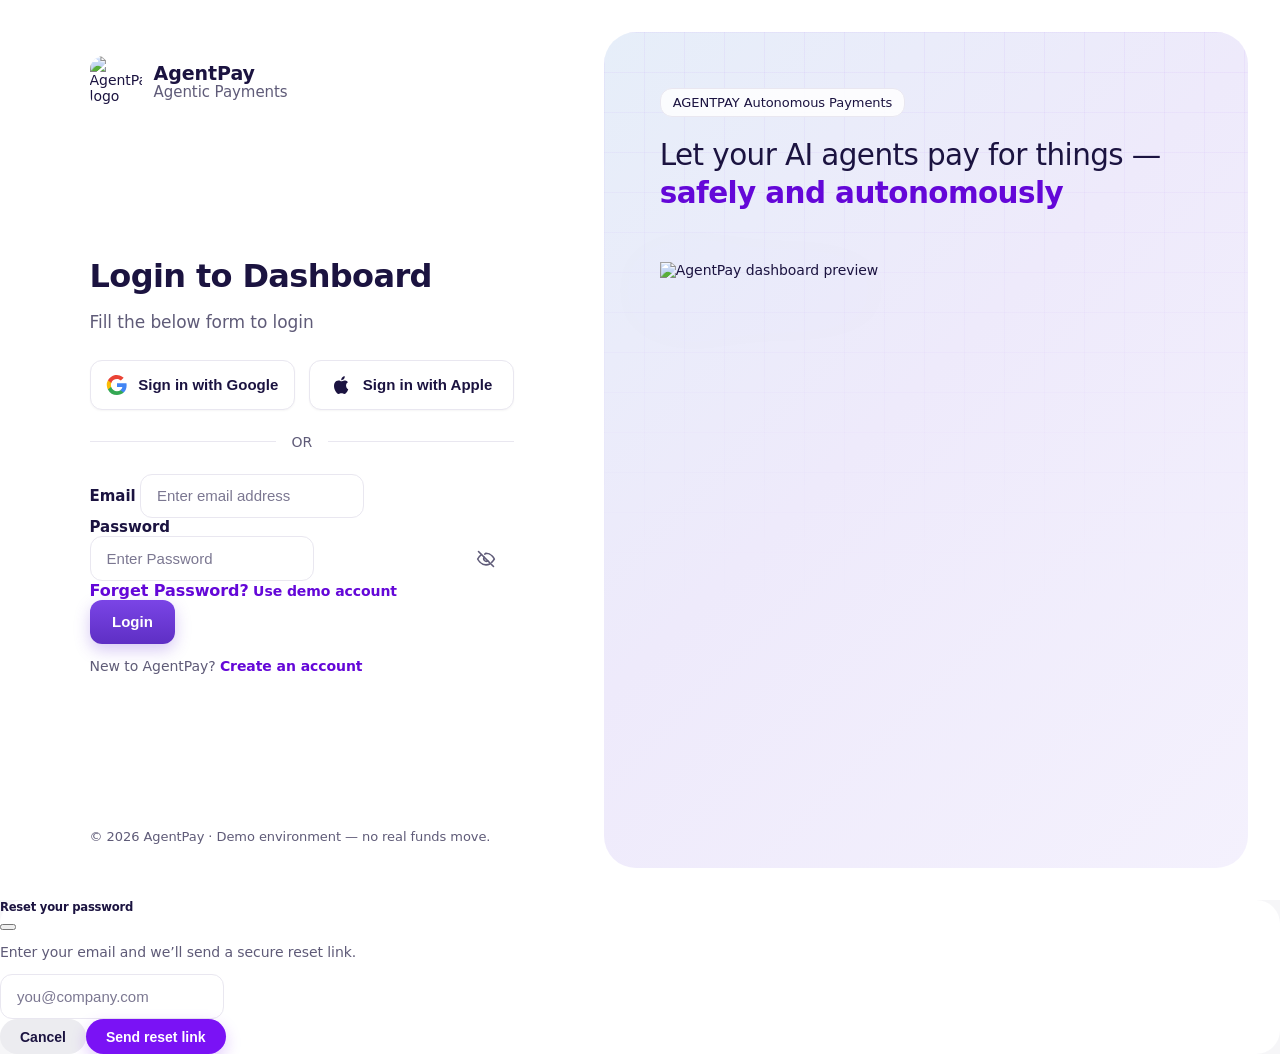
==== login.html @ c6b1548d "Add files via upload" ====
<!DOCTYPE html>
<html lang="en">
<head>
  <meta charset="utf-8">
  <meta name="viewport" content="width=device-width, initial-scale=1">
  <title>Login · AgentPay</title>
  <link rel="icon" href="assets/img/favicon.png">
  <link rel="stylesheet" href="assets/vendor/bootstrap.min.css">
  <link rel="stylesheet" href="css/style.css?v=20261031">
</head>
<body>
<div class="auth">
  <section class="auth-left">
    <div class="auth-brand">
      <img src="assets/img/logo.png" alt="AgentPay logo">
      <div><b>AgentPay</b><span>Agentic Payments</span></div>
    </div>

    <div class="auth-form">
      <h1>Login to Dashboard</h1>
      <p class="sub">Fill the below form to login</p>

      <div class="sso">
        <button type="button" data-sso="Google"><i data-i="google" data-s="22"></i>Sign in with Google</button>
        <button type="button" data-sso="Apple"><i data-i="apple" data-s="22"></i>Sign in with Apple</button>
      </div>
      <div class="or">OR</div>

      <form id="loginForm" novalidate>
        <div class="mb-3">
          <label class="form-label" for="email">Email</label>
          <input class="form-control" id="email" type="email" placeholder="Enter email address" autocomplete="username">
        </div>
        <div class="mb-2">
          <label class="form-label" for="password">Password</label>
          <div class="input-wrap">
            <input class="form-control" id="password" type="password" placeholder="Enter Password" autocomplete="current-password">
            <button type="button" class="reveal" aria-label="Show password"><i data-i="eye-off" data-s="20"></i></button>
          </div>
        </div>
        <div class="d-flex justify-content-between align-items-center my-3">
          <a href="#" data-bs-toggle="modal" data-bs-target="#forgotModal" class="ps-2" style="font-size:16px">Forget Password?</a>
          <a href="#" id="demoFill" class="small">Use demo account</a>
        </div>
        <button class="btn btn-grad btn-lg w-100" id="loginBtn" type="submit" style="border-radius:12px">Login</button>
      </form>
      <p class="mt-4 text-center muted">New to AgentPay? <a href="signup.html">Create an account</a></p>
    </div>
    <div class="auth-foot">© 2026 AgentPay · Demo environment — no real funds move.</div>
  </section>

  <section class="auth-right">
    <div class="copy">
      <span class="tag-pill">AGENTPAY Autonomous Payments</span>
      <h2>Let your AI agents pay for things — <em>safely and autonomously</em></h2>
    </div>
    <img class="hero" src="assets/img/login-hero.png" alt="AgentPay dashboard preview">
  </section>
</div>

<!-- Forgot password -->
<div class="modal fade" id="forgotModal" tabindex="-1"><div class="modal-dialog modal-dialog-centered"><div class="modal-content p-2">
  <div class="modal-header"><h5 class="modal-title fw-800">Reset your password</h5><button class="btn-close" data-bs-dismiss="modal"></button></div>
  <div class="modal-body"><p class="muted">Enter your email and we’ll send a secure reset link.</p>
    <input class="form-control" id="forgotEmail" type="email" placeholder="you@company.com"></div>
  <div class="modal-footer"><button class="btn btn-soft" data-bs-dismiss="modal">Cancel</button><button class="btn btn-brand" id="forgotSend">Send reset link</button></div>
</div></div></div>

<script src="assets/vendor/bootstrap.bundle.min.js"></script>
<script src="js/icons.js?v=20261031"></script>
<script src="js/app.js?v=20261031"></script>
<script src="js/auth.js?v=20261031"></script>
</body>
</html>
---- css/style.css ----
/* =====================================================================
   AgentPay design system  —  derived from MoonPay (app shell, lavender
   panels, pill buttons) + IQMS (full-screen split auth, soft gradients)
   ===================================================================== */
@font-face{font-family:"Inter";font-weight:400;font-display:swap;src:url(../assets/fonts/inter-latin-400-normal.woff2) format("woff2")}
@font-face{font-family:"Inter";font-weight:500;font-display:swap;src:url(../assets/fonts/inter-latin-500-normal.woff2) format("woff2")}
@font-face{font-family:"Inter";font-weight:600;font-display:swap;src:url(../assets/fonts/inter-latin-600-normal.woff2) format("woff2")}
@font-face{font-family:"Inter";font-weight:700;font-display:swap;src:url(../assets/fonts/inter-latin-700-normal.woff2) format("woff2")}
@font-face{font-family:"Inter";font-weight:800;font-display:swap;src:url(../assets/fonts/inter-latin-800-normal.woff2) format("woff2")}

:root{
  --brand:#7A12F5; --brand-600:#6407D8; --brand-700:#5206B3; --brand-50:#F1E8FD; --brand-100:#E4D3FB;
  --brand-text:#6407D8;               /* purple used AS TEXT / icons: AA on every light surface */
  --ink:#1B1340; --muted:#5F5B78; --line:#E9E7F0; --bg:#F6F6F8; --surface:#fff; --soft:#ECECF0;
  --ok:#067647; --ok-bg:#DCF7EB; --warn:#B54708; --warn-bg:#FEF0D6; --bad:#C4262C; --bad-bg:#FDE2E3;
  --on-status:#fff;                    /* text colour that sits on a solid ok / warn / bad fill */
  --ph:#7B7791; --sel-desc:#4A4566;
  --hero-bg:linear-gradient(150deg,#FFFFFF 0%,#F4F2FA 100%); --hero-line:#E3DFF0; --hero-shadow:0 18px 44px rgba(40,20,100,.10);
  --shadow:0 10px 30px rgba(60,30,140,.08);
  --r-sm:12px; --r-md:18px; --r-lg:24px; --sidebar:216px;
  --font:"Inter",system-ui,-apple-system,"Segoe UI",Roboto,Arial,sans-serif;
}
/* DARK = graphite / black. Purple is reserved for actions (buttons, active tab, links, focus). */
[data-theme="dark"]{
  --ink:#F2F3F5; --muted:#A1A6B0; --line:#2B2E34; --bg:#0C0D0F; --surface:#15171A; --soft:#202327;
  --brand-50:#1E2126; --brand-100:#2C3036; --brand-text:#B891FF;
  --ok:#3DD68C; --ok-bg:#0F2B20; --warn:#FFB224; --warn-bg:#2E2410; --bad:#FF7075; --bad-bg:#33181A;
  --on-status:#07120C; --ph:#7D828C; --sel-desc:#C3C7CF;
  --hero-bg:linear-gradient(150deg,#1D1F24 0%,#111214 100%); --hero-line:#2E3137; --hero-shadow:0 22px 48px rgba(0,0,0,.55);
  --shadow:0 10px 30px rgba(0,0,0,.45);
}
*{box-sizing:border-box}
html,body{height:100%}
body{font-family:var(--font);background:var(--bg);color:var(--ink);font-size:14px;-webkit-font-smoothing:antialiased;margin:0}
h1,h2,h3,h4,h5{color:var(--ink);font-weight:800;letter-spacing:-.02em;margin:0}
a{color:var(--brand-text);text-decoration:none;font-weight:600} a:hover{color:var(--brand-text)}
.muted{color:var(--muted)} .fw-800{font-weight:800} .mono{font-family:ui-monospace,SFMono-Regular,Menlo,Consolas,monospace}
.ap-i{display:inline-flex;vertical-align:middle;flex:none} .ap-i svg{display:block}

/* ---------- buttons ---------- */
.btn{font-weight:700;border-radius:999px;padding:.62rem 1.25rem;border:0;transition:.15s;font-size:14px}
.btn-brand{background:var(--brand);color:#fff} .btn-brand:hover{background:var(--brand-600);color:#fff}
.btn-brand:disabled{opacity:.55}
.btn-grad{background:linear-gradient(180deg,#7A45E6,#5E2FC4);color:#fff;box-shadow:0 6px 16px rgba(107,56,216,.28)}
.btn-grad:hover{filter:brightness(.95);color:#fff}
.btn-soft{background:var(--soft);color:var(--ink)} .btn-soft:hover{background:var(--brand-100);color:var(--ink)}
.btn-lav{background:var(--brand-50);color:var(--brand-text)} .btn-lav:hover{background:var(--brand-100);color:var(--brand-text)}
.btn-danger-soft{background:var(--bad-bg);color:var(--bad)} .btn-danger-soft:hover{background:var(--bad);color:var(--on-status)}
.btn-outline-ap{background:var(--surface);border:1.5px solid var(--line);color:var(--ink);border-radius:12px;font-weight:600}
.btn-outline-ap:hover{border-color:var(--brand);color:var(--brand-text)}
.btn-lg{padding:.85rem 1.4rem;font-size:15px}
.btn-icon{width:44px;height:44px;border-radius:50%;padding:0;display:inline-flex;align-items:center;justify-content:center}
.circle-act{width:56px;height:56px;border-radius:50%;background:var(--brand);color:#fff;border:0;display:inline-flex;align-items:center;justify-content:center;transition:.15s}
.circle-act:hover{transform:translateY(-2px);background:var(--brand-600);color:#fff}

/* ---------- forms ---------- */
.form-label{font-weight:600;font-size:15px;color:var(--ink);margin-bottom:.45rem}
.form-control,.form-select{border:1.5px solid var(--line);border-radius:12px;padding:.8rem 1rem;background:var(--surface);color:var(--ink);font-size:15px}
.form-control::placeholder{color:var(--ph);opacity:1}
.form-control:focus,.form-select:focus{border-color:var(--brand);box-shadow:0 0 0 4px rgba(122,18,245,.12);background:var(--surface);color:var(--ink)}
.form-control.is-invalid{border-color:var(--bad);background-image:none}
.invalid-feedback{color:var(--bad);font-size:12.5px;font-weight:500}
.input-wrap{position:relative} .input-wrap .reveal{position:absolute;right:14px;top:50%;transform:translateY(-50%);background:none;border:0;color:var(--muted);padding:4px}
.form-check-input:checked{background-color:var(--brand);border-color:var(--brand)}
.form-check-input:focus{box-shadow:0 0 0 4px rgba(122,18,245,.12);border-color:var(--brand)}
.form-switch .form-check-input{width:2.6em;height:1.4em;cursor:pointer}
.form-range::-webkit-slider-thumb{background:var(--brand)} .form-range::-moz-range-thumb{background:var(--brand)}
.form-range::-webkit-slider-runnable-track{background:var(--soft);height:6px;border-radius:6px} .form-range::-moz-range-track{background:var(--soft);height:6px;border-radius:6px}

/* ---------- AUTH (full-screen split, IQMS) ---------- */
.auth{display:grid;grid-template-columns:minmax(420px,1fr) minmax(0,1.12fr);min-height:100vh;background:#fff}
.auth-left{display:flex;flex-direction:column;padding:56px clamp(32px,7vw,120px);background:#fff;overflow-y:auto}
.auth-brand{display:flex;align-items:center;gap:12px;margin-bottom:auto}
.auth-brand img{width:52px;height:52px;border-radius:14px}
.auth-brand b{display:block;font-size:19px;font-weight:800;line-height:1.1} .auth-brand span{color:var(--muted);font-size:15px}
.auth-form{width:100%;max-width:520px;margin:48px 0 auto}
.auth-form h1{font-size:32px;font-weight:600;letter-spacing:-.02em;margin-bottom:6px}
.auth-form .sub{color:var(--muted);font-size:17px;margin-bottom:28px}
.sso{display:grid;grid-template-columns:1fr 1fr;gap:14px}
.sso button{display:flex;align-items:center;justify-content:center;gap:10px;background:#fff;border:1.5px solid var(--line);border-radius:12px;padding:.8rem;font-weight:600;color:#1B1340;font-size:15px;box-shadow:0 1px 2px rgba(0,0,0,.04);transition:.15s}
.sso button:hover{border-color:var(--brand);box-shadow:0 4px 14px rgba(122,18,245,.12)}
.or{display:flex;align-items:center;gap:16px;color:var(--muted);margin:24px 0;font-size:14px;font-weight:500}
.or:before,.or:after{content:"";flex:1;height:1px;background:var(--line)}
.auth-right{position:relative;overflow:hidden;margin:32px 32px 32px 0;border-radius:32px;background:linear-gradient(135deg,#E6EEF9 0%,#EEEAFB 45%,#F4F1FD 100%)}
.auth-right:before{content:"";position:absolute;inset:0;background-image:linear-gradient(rgba(122,18,245,.045) 1px,transparent 1px),linear-gradient(90deg,rgba(122,18,245,.045) 1px,transparent 1px);background-size:40px 40px;mask-image:linear-gradient(180deg,#000 0,transparent 70%);-webkit-mask-image:linear-gradient(180deg,#000 0,transparent 70%)}
.auth-right .copy{position:absolute;left:56px;top:56px;right:56px;z-index:2}
.tag-pill{display:inline-block;background:rgba(255,255,255,.85);border:1px solid var(--line);border-radius:12px;padding:6px 12px;font-size:13px;color:#4B4770;margin-bottom:20px;font-weight:500}
.auth-right h2{font-size:clamp(24px,2.3vw,34px);font-weight:500;line-height:1.28;color:#3A3560;max-width:620px}
.auth-right h2 em{font-style:normal;color:var(--brand-text);font-weight:600}
.auth-right .hero{position:absolute;left:56px;top:230px;width:calc(100% - 56px);max-width:none;height:auto;filter:drop-shadow(0 20px 40px rgba(80,40,180,.15))}
.auth-foot{color:var(--muted);font-size:13px;margin-top:40px}
.pw-meter{height:6px;border-radius:6px;background:var(--soft);overflow:hidden;margin-top:8px} .pw-meter i{display:block;height:100%;width:0;transition:.25s;border-radius:6px}
@media(max-width:991px){.auth{grid-template-columns:1fr}.auth-right{display:none}.auth-left{padding:36px 24px}}

/* ---------- APP SHELL (MoonPay) ---------- */
.shell{display:grid;grid-template-columns:var(--sidebar) 1fr;min-height:100vh}
.sidebar{background:var(--surface);border-right:1px solid var(--line);padding:26px 16px;position:sticky;top:0;height:100vh;display:flex;flex-direction:column;transition:.2s;z-index:30}
.sb-brand{display:flex;align-items:center;gap:8px;padding:0 6px;margin-bottom:46px;font-size:22px;font-weight:800;letter-spacing:-.03em;color:var(--ink)}
.sb-brand img{width:32px;height:32px;border-radius:9px}
.sb-collapse{position:absolute;right:-16px;top:70px;width:32px;height:32px;border-radius:50%;background:var(--surface);border:1px solid var(--line);display:flex;align-items:center;justify-content:center;color:var(--ink);box-shadow:var(--shadow);cursor:pointer}
.sb-nav a{white-space:nowrap;display:flex;align-items:center;gap:12px;padding:14px 14px;border-radius:16px;color:var(--muted);font-weight:700;font-size:15px;margin-bottom:8px;transition:.15s}
.sb-nav a:hover{background:var(--brand-50);color:var(--brand-text)}
.sb-nav a.active{background:var(--brand-50);color:var(--ink)} .sb-nav a.active .ap-i{color:var(--brand-text)}
.sb-foot{margin-top:auto}
.shell.collapsed{--sidebar:78px} .shell.collapsed .sb-label,.shell.collapsed .sb-brand span{display:none} .shell.collapsed .sb-nav a{justify-content:center;padding:14px 0} .shell.collapsed .sb-collapse svg{transform:rotate(180deg)}
.topbar{height:90px;background:var(--surface);display:flex;align-items:center;justify-content:space-between;padding:0 40px;position:sticky;top:0;z-index:20;border-bottom:1px solid transparent}
.topbar h1{font-size:30px;font-weight:800}
.top-right{display:flex;align-items:center;gap:12px}
.theme-pill{background:var(--brand-50);border-radius:999px;padding:10px 14px;display:flex;align-items:center;gap:8px;cursor:pointer;border:0;color:var(--brand-text)}
.user-pill{display:flex;align-items:center;gap:10px;background:var(--bg);border-radius:999px;padding:6px 14px 6px 6px;cursor:pointer;border:0;color:var(--ink);font-weight:700;font-size:13px}
.avatar{width:36px;height:36px;border-radius:50%;background:var(--brand);color:#fff;display:inline-flex;align-items:center;justify-content:center;font-weight:800;font-size:14px}
.page{padding:32px 40px 80px;max-width:1500px}
.dropdown-menu{border:1px solid var(--line);border-radius:16px;box-shadow:var(--shadow);padding:8px;background:var(--surface)}
.dropdown-item{border-radius:10px;font-weight:600;padding:.55rem .8rem;color:var(--ink);display:flex;gap:10px;align-items:center}
.dropdown-item:hover{background:var(--brand-50);color:var(--brand-text)}
.support-fab{position:fixed;right:28px;bottom:28px;width:64px;height:64px;border-radius:50%;background:var(--brand-700);color:#fff;border:0;display:flex;align-items:center;justify-content:center;box-shadow:0 12px 28px rgba(82,6,179,.4);z-index:50;transition:.15s}
.support-fab:hover{transform:scale(1.06)}
@media(max-width:991px){.shell{grid-template-columns:1fr}.sidebar{position:fixed;left:-260px;width:240px}.sidebar.open{left:0}.page{padding:20px}.topbar{padding:0 20px}.sb-collapse{display:none}}

/* ---------- cards / panels ---------- */
.card-ap{background:var(--surface);border:1px solid var(--line);border-radius:var(--r-lg);padding:24px}
.section-title{font-size:21px;font-weight:800;margin-bottom:16px}
.panel-lav{background:var(--brand-50);border-radius:28px;padding:32px}
.panel-lav .inner{background:var(--surface);border-radius:24px;padding:24px}
.banner{border-radius:24px;padding:26px 28px;position:relative;overflow:hidden;background:linear-gradient(120deg,#E9F4EA 0%,#EADFFB 55%,#E4D6FA 100%)}
[data-theme="dark"] .banner{background:linear-gradient(120deg,#1E1B3F,#2A1B52)}
.banner h3{font-size:24px;margin-bottom:6px} .banner p{max-width:360px;color:var(--muted);margin-bottom:18px}
.banner .coin{position:absolute;right:-18px;top:30px;width:110px;height:110px;border-radius:50%;background:radial-gradient(circle at 35% 30%,#fff,#B9B3CF 55%,#6C6788);box-shadow:inset -8px -10px 20px rgba(0,0,0,.2);display:flex;align-items:center;justify-content:center;color:#2C2650}
.stat{background:var(--surface);border:1px solid var(--line);border-radius:20px;padding:18px 20px}
.stat small{color:var(--muted);font-weight:600;display:block;margin-bottom:6px} .stat b{font-size:26px;font-weight:800;letter-spacing:-.02em}
.stat .delta{font-size:12px;font-weight:700;margin-left:6px}
.up{color:var(--ok)} .down{color:var(--bad)}

/* token-style table rows */
.t-head,.t-row{display:grid;align-items:center;gap:12px}
.t-head{font-size:11.5px;letter-spacing:.04em;color:var(--muted);text-transform:uppercase;font-weight:600;padding:0 0 10px;border-bottom:1px solid var(--line)}
.t-row{padding:14px 0;border-bottom:1px solid var(--line)}
.t-row .nm b{display:block;font-size:15px} .t-row .nm span{color:var(--muted);font-size:13px}
.coin-ic{width:40px;height:40px;border-radius:50%;display:inline-flex;align-items:center;justify-content:center;color:#fff;font-weight:800;font-size:15px;flex:none}
.pill-btn{background:var(--soft);color:var(--ink);border:0;border-radius:999px;font-weight:700;padding:10px 26px}
.pill-btn:hover{background:var(--brand);color:#fff}

/* chips / status */
.chip{display:inline-flex;align-items:center;gap:6px;border-radius:999px;padding:4px 12px;font-size:12px;font-weight:700;white-space:nowrap}
.chip:before{content:"";width:6px;height:6px;border-radius:50%;background:currentColor}
.chip.ok{background:var(--ok-bg);color:var(--ok)} .chip.warn{background:var(--warn-bg);color:var(--warn)} .chip.bad{background:var(--bad-bg);color:var(--bad)}
.chip.brand{background:var(--brand-50);color:var(--brand-text)} .chip.gray{background:var(--soft);color:var(--muted)}
.chip.plain:before{display:none}
.amount-big{font-size:68px;font-weight:800;letter-spacing:-.04em;color:var(--brand-text);line-height:1}
.amount-chips button{border:0;background:var(--soft);border-radius:999px;padding:8px 18px;font-weight:700;color:var(--ink)} .amount-chips button:hover,.amount-chips button.on{background:var(--brand);color:#fff}

/* toast */
.toast-stack{position:fixed;right:24px;top:24px;z-index:3000;display:flex;flex-direction:column;gap:10px}
.ap-toast{background:var(--ink);color:var(--bg);padding:12px 16px;border-radius:14px;display:flex;gap:10px;align-items:center;font-weight:600;box-shadow:var(--shadow);animation:tin .25s ease;max-width:360px}
[data-theme="dark"] .ap-toast{background:#fff;color:#1B1340}
.ap-toast.ok .ap-i{color:var(--ok)} .ap-toast.bad .ap-i{color:var(--bad)} .ap-toast.warn .ap-i{color:var(--warn)}
@keyframes tin{from{opacity:0;transform:translateY(-8px)}to{opacity:1;transform:none}}

/* modals + chat */
.modal-content{border:0;border-radius:var(--r-lg);background:var(--surface);color:var(--ink)}
.modal-header,.modal-footer{border:0} .btn-close{filter:var(--close-f,none)} [data-theme="dark"] .btn-close{filter:invert(1)}
.chat-panel{position:fixed;right:28px;bottom:104px;width:340px;max-width:calc(100vw - 32px);height:440px;background:var(--surface);border:1px solid var(--line);border-radius:22px;box-shadow:0 20px 50px rgba(40,10,110,.25);z-index:60;display:none;flex-direction:column;overflow:hidden}
.chat-panel.show{display:flex}
.chat-head{background:var(--brand);color:#fff;padding:14px 18px;font-weight:800;display:flex;justify-content:space-between;align-items:center}
.chat-body{flex:1;overflow-y:auto;padding:14px;display:flex;flex-direction:column;gap:8px;background:var(--bg)}
.bubble{max-width:82%;padding:9px 13px;border-radius:16px;font-size:13.5px;line-height:1.4}
.bubble.bot{background:var(--surface);border:1px solid var(--line);align-self:flex-start;border-bottom-left-radius:4px}
.bubble.me{background:var(--brand);color:#fff;align-self:flex-end;border-bottom-right-radius:4px}
.chat-in{display:flex;gap:8px;padding:10px;border-top:1px solid var(--line)}
.chat-in input{flex:1;border:1.5px solid var(--line);border-radius:999px;padding:8px 14px;background:var(--surface);color:var(--ink);outline:0}

/* ---------- onboarding ---------- */
.ob{min-height:100vh;display:grid;grid-template-columns:360px 1fr;background:var(--bg)}
.ob-side{background:linear-gradient(170deg,#7A12F5,#4A05AA);color:#fff;padding:44px 36px;display:flex;flex-direction:column;position:sticky;top:0;height:100vh}
.ob-side .brand{display:flex;gap:10px;align-items:center;font-weight:800;font-size:22px;margin-bottom:56px} .ob-side .brand img{width:38px;height:38px;border-radius:10px}
.ob-steps{list-style:none;padding:0;margin:0;position:relative}
.ob-steps li{display:flex;gap:14px;align-items:flex-start;padding-bottom:30px;position:relative;opacity:.65}
.ob-steps li:not(:last-child):after{content:"";position:absolute;left:15px;top:34px;bottom:2px;width:2px;background:rgba(255,255,255,.28)}
.ob-steps .dot{width:32px;height:32px;border-radius:50%;border:2px solid rgba(255,255,255,.55);display:flex;align-items:center;justify-content:center;font-weight:800;font-size:13px;flex:none}
.ob-steps li.active,.ob-steps li.done{opacity:1} .ob-steps li.active .dot{background:#fff;color:var(--brand-text);border-color:#fff} .ob-steps li.done .dot{background:var(--ok);border-color:var(--ok);color:var(--on-status)}
.ob-steps b{display:block;font-size:15px} .ob-steps small{opacity:.8}
.ob-main{padding:56px clamp(24px,6vw,96px);display:flex;flex-direction:column;justify-content:center;max-width:920px}
.ob-main h1{font-size:34px;margin-bottom:8px} .ob-main .lead{color:var(--muted);font-size:16px;margin-bottom:30px}
.opt{border:2px solid var(--line);background:var(--surface);border-radius:20px;padding:20px;cursor:pointer;transition:.15s;height:100%;display:block;text-align:left;width:100%}
.opt:hover{border-color:var(--brand-100);transform:translateY(-2px)} .opt.sel{border-color:var(--brand);background:var(--brand-50)}
.opt .oi{width:44px;height:44px;border-radius:14px;background:var(--brand-50);color:var(--brand-text);display:flex;align-items:center;justify-content:center;margin-bottom:12px} .opt.sel .oi{background:var(--brand);color:#fff}
.opt b{display:block;font-size:16px;margin-bottom:2px} .opt span{color:var(--muted);font-size:13px}
.ob-nav{display:flex;justify-content:space-between;margin-top:34px}
@media(max-width:991px){.ob{grid-template-columns:1fr}.ob-side{position:static;height:auto;padding:22px}.ob-steps{display:flex;gap:14px;overflow-x:auto}.ob-steps li{padding:0}.ob-steps li:after{display:none!important}.ob-steps small,.ob-side .brand{display:none}}

/* wallets */
.wallet-opt{display:flex;align-items:center;gap:14px;padding:16px;border:1.5px solid var(--line);border-radius:18px;background:var(--surface);width:100%;text-align:left;transition:.15s;color:var(--ink)}
.wallet-opt:hover{border-color:var(--brand);box-shadow:0 6px 18px rgba(122,18,245,.12)}
.wallet-opt .wi{width:56px;height:56px;border-radius:16px;background:var(--bg);display:flex;align-items:center;justify-content:center}
.wallet-opt b{display:block;font-size:15px} .wallet-opt span{font-size:12.5px;color:var(--muted)}
.addr-box{display:flex;align-items:center;gap:8px;background:var(--bg);border-radius:12px;padding:8px 12px;font-weight:600}
.net-chip{display:inline-flex;align-items:center;gap:8px;border:1.5px solid var(--line);border-radius:999px;padding:6px 12px 6px 8px;font-weight:700;background:var(--surface);cursor:pointer;color:var(--ink)}
.spinner-ap{width:46px;height:46px;border-radius:50%;border:4px solid var(--brand-100);border-top-color:var(--brand);animation:spin .8s linear infinite;margin:0 auto}
@keyframes spin{to{transform:rotate(360deg)}}

/* security */
.score-ring{--p:70;width:150px;height:150px;border-radius:50%;background:conic-gradient(var(--brand) calc(var(--p)*1%),var(--soft) 0);display:flex;align-items:center;justify-content:center;position:relative}
.score-ring:before{content:"";position:absolute;inset:12px;background:var(--surface);border-radius:50%}
.score-ring span{position:relative;font-size:34px;font-weight:800}
.sec-row{display:flex;align-items:center;gap:16px;padding:18px 0;border-bottom:1px solid var(--line)}
.sec-row:last-child{border:0} .sec-row .si{width:44px;height:44px;border-radius:14px;background:var(--brand-50);color:var(--brand-text);display:flex;align-items:center;justify-content:center;flex:none}
.sec-row .tx{flex:1} .sec-row b{display:block;font-size:15px} .sec-row span{color:var(--muted);font-size:13px}
.kill{background:linear-gradient(135deg,#FDE2E3,#FFF1F1);border:1.5px solid #F8C1C3;border-radius:24px;padding:24px}
[data-theme="dark"] .kill{background:#2D1519;border-color:#5a2227}
.otp input{width:48px;height:56px;text-align:center;font-size:22px;font-weight:800;border-radius:12px;border:1.5px solid var(--line);background:var(--surface);color:var(--ink)}
.otp input:focus{outline:0;border-color:var(--brand);box-shadow:0 0 0 4px rgba(122,18,245,.12)}
.qr-fake{width:168px;height:168px;background:#fff;border-radius:16px;padding:10px;border:1px solid var(--line)}

/* agent console */
.console-grid{display:grid;grid-template-columns:330px minmax(0,1fr) 330px;gap:20px;align-items:start}
@media(max-width:1300px){.console-grid{grid-template-columns:300px 1fr}.console-grid>.col-r{grid-column:1/-1}}
@media(max-width:900px){.console-grid{grid-template-columns:1fr}}
.scn{width:100%;display:flex;gap:12px;align-items:center;text-align:left;background:var(--surface);border:1.5px solid var(--line);border-radius:16px;padding:12px 14px;margin-bottom:10px;transition:.15s;color:var(--ink)}
.scn:hover{border-color:var(--brand);transform:translateX(2px)} .scn.sel{border-color:var(--brand);background:var(--brand-50)}
.scn .si{width:38px;height:38px;border-radius:12px;display:flex;align-items:center;justify-content:center;background:var(--brand-50);color:var(--brand-text);flex:none}
.scn b{display:block;font-size:14px} .scn span{font-size:12px;color:var(--muted)}
.pipe{list-style:none;margin:0;padding:0}
.pipe li{display:flex;gap:14px;padding:12px 0;position:relative;opacity:.45;transition:.25s}
.pipe li:not(:last-child):after{content:"";position:absolute;left:17px;top:46px;bottom:-6px;width:2px;background:var(--line)}
.pipe .pi{width:36px;height:36px;border-radius:50%;background:var(--soft);color:var(--muted);display:flex;align-items:center;justify-content:center;flex:none;position:relative;z-index:1}
.pipe li.run,.pipe li.ok,.pipe li.bad,.pipe li.warn{opacity:1}
.pipe li.run .pi{background:var(--brand-50);color:var(--brand-text);box-shadow:0 0 0 5px rgba(122,18,245,.12);animation:pulse 1.2s infinite}
.pipe li.ok .pi{background:var(--ok);color:var(--on-status)} .pipe li.bad .pi{background:var(--bad);color:var(--on-status)} .pipe li.warn .pi{background:var(--warn);color:var(--on-status)}
@keyframes pulse{50%{box-shadow:0 0 0 9px rgba(122,18,245,.05)}}
.pipe b{display:block;font-size:14.5px} .pipe small{color:var(--muted);display:block;margin-top:1px;font-size:12.5px}
.term{background:#0E0A22;color:#CFC7F5;border-radius:18px;font-family:ui-monospace,SFMono-Regular,Menlo,Consolas,monospace;font-size:12.5px;line-height:1.65;height:310px;overflow-y:auto;padding:16px 18px}
.term .t{color:#6F67A0} .term .k{color:#B794FF} .term .g{color:#4ADE9A} .term .r{color:#FF7A80} .term .y{color:#FFC55C} .term .b{color:#6CB6FF}
.term .cur{display:inline-block;width:7px;height:14px;background:#B794FF;vertical-align:-2px;animation:blink 1s steps(2) infinite} @keyframes blink{50%{opacity:0}}
.receipt{border:2px dashed var(--line);border-radius:20px;padding:18px}
.receipt .rw{display:flex;justify-content:space-between;padding:7px 0;font-size:13px;border-bottom:1px dashed var(--line)} .receipt .rw:last-child{border:0} .receipt .rw span{color:var(--muted)} .receipt .rw b{text-align:right;max-width:60%;word-break:break-all}
.agent-orb{width:64px;height:64px;border-radius:50%;background:radial-gradient(circle at 30% 30%,#C8A2FF,#7A12F5 60%,#4A05AA);display:flex;align-items:center;justify-content:center;color:#fff;box-shadow:0 0 0 0 rgba(122,18,245,.5)}
.agent-orb.live{animation:orb 1.6s infinite} @keyframes orb{70%{box-shadow:0 0 0 18px rgba(122,18,245,0)}100%{box-shadow:0 0 0 0 rgba(122,18,245,0)}}
.prog{height:8px;border-radius:8px;background:var(--soft);overflow:hidden} .prog i{display:block;height:100%;background:var(--brand);border-radius:8px;transition:width .4s}
.log-row{display:flex;gap:12px;padding:12px 0;border-bottom:1px solid var(--line);align-items:center} .log-row:last-child{border:0}
.empty{text-align:center;color:var(--muted);padding:26px 10px}
::-webkit-scrollbar{width:8px;height:8px} ::-webkit-scrollbar-thumb{background:var(--brand-100);border-radius:8px}

/* ===== Agent Console v2 — live mode ===== */
.kpis{display:grid;grid-template-columns:repeat(5,1fr);gap:14px;margin-bottom:20px}
.kpi{background:var(--surface);border:1px solid var(--line);border-radius:20px;padding:16px 18px;min-width:0}
.kpi small{display:block;font-size:11px;font-weight:800;letter-spacing:.06em;text-transform:uppercase;color:var(--muted)} .kpi b{display:block;font-size:26px;letter-spacing:-.03em;margin:3px 0 2px;font-variant-numeric:tabular-nums} .kpi b em{font-style:normal;font-size:14px;color:var(--muted);font-weight:700}
@media(max-width:1100px){.kpis{grid-template-columns:repeat(3,1fr)}} @media(max-width:640px){.kpis{grid-template-columns:repeat(2,1fr)}}
.prog.sm{height:5px}

.console-grid2{display:grid;grid-template-columns:310px minmax(0,1fr) 340px;gap:20px;align-items:start}
@media(max-width:1350px){.console-grid2{grid-template-columns:300px minmax(0,1fr)}.console-grid2>.col-r{grid-column:1/-1;display:grid;grid-template-columns:repeat(auto-fit,minmax(300px,1fr));gap:16px}.console-grid2>.col-r>.card-ap{margin:0!important}}
@media(max-width:900px){.console-grid2{grid-template-columns:1fr}}
.card-ap.alert{border-color:var(--warn);box-shadow:0 0 0 4px rgba(247,144,9,.14)}
.appr{border:1.5px solid var(--warn);background:var(--warn-bg);border-radius:16px;padding:14px;margin-bottom:10px}
.appr .ln-amt{font-size:18px}
.scn{padding:10px 12px;margin-bottom:8px}

/* lanes */
.lane{background:var(--surface);border:1px solid var(--line);border-left:5px solid var(--brand);border-radius:20px;padding:16px 18px;margin-bottom:12px;animation:laneIn .35s ease;transition:border-color .3s,box-shadow .3s}
@keyframes laneIn{from{opacity:0;transform:translateY(-10px) scale(.985)}to{opacity:1;transform:none}}
.lane.running{box-shadow:0 10px 28px rgba(122,18,245,.12)} .lane.is-warn{border-left-color:var(--warn);box-shadow:0 10px 28px rgba(247,144,9,.16)}
.lane.st-settled{border-left-color:var(--ok)} .lane.st-blocked{border-left-color:var(--bad)} .lane.st-rejected,.lane.fin:not(.st-settled):not(.st-blocked){border-left-color:var(--muted)}
.lane.fin{box-shadow:none}
.ln-top{display:flex;align-items:center;gap:12px}
.ln-ic{width:40px;height:40px;border-radius:13px;background:var(--brand-50);color:var(--brand-text);display:flex;align-items:center;justify-content:center;flex:none}
.ln-t{flex:1;min-width:0} .ln-t b{display:block;font-size:15px;white-space:nowrap;overflow:hidden;text-overflow:ellipsis} .ln-t span{font-size:12px;color:var(--muted)}
.ln-amt{font-weight:800;font-size:20px;letter-spacing:-.02em;text-align:right;font-variant-numeric:tabular-nums} .ln-amt small{display:block;font-size:10px;color:var(--muted);letter-spacing:.06em}
.ln-x{border:0;background:var(--soft);color:var(--muted);width:26px;height:26px;border-radius:50%;display:flex;align-items:center;justify-content:center;flex:none} .ln-x:hover{background:var(--bad-bg);color:var(--bad)} .lane.fin .ln-x{display:none}
.ln-task{font-size:13px;color:var(--muted);margin:10px 0 12px;line-height:1.45}
.ln-rail{display:flex;gap:5px} .ln-rail i{flex:1;height:7px;border-radius:6px;background:var(--soft);transition:background .3s}
.ln-rail i.run{background:linear-gradient(90deg,var(--brand-100),var(--brand),var(--brand-100));background-size:200% 100%;animation:shim 1.1s linear infinite}
@keyframes shim{to{background-position:-200% 0}}
.ln-rail i.ok{background:var(--ok)} .ln-rail i.bad{background:var(--bad)} .ln-rail i.warn{background:var(--warn);animation:blink 1s steps(2) infinite} .ln-rail i.skip{background:var(--line);opacity:.6}
.ln-foot{display:flex;gap:10px;align-items:center;margin-top:11px;min-width:0} .ln-msg{font-size:12.5px;color:var(--muted);white-space:nowrap;overflow:hidden;text-overflow:ellipsis}
.lane .prog{margin-top:10px}
.ln-rcpt{display:flex;gap:18px;align-items:center;flex-wrap:wrap;margin-top:12px;padding-top:12px;border-top:1px dashed var(--line);font-size:12px} .ln-rcpt span{display:block;color:var(--muted);font-size:10.5px;text-transform:uppercase;letter-spacing:.05em} .ln-rcpt b{font-family:ui-monospace,Menlo,monospace;font-size:12px} .ln-rcpt .btn{margin-left:auto}
.ln-note{display:flex;gap:8px;align-items:center;margin-top:12px;padding-top:12px;border-top:1px dashed var(--line);font-size:12.5px;color:var(--muted)} .ln-note.bad{color:var(--bad)}

/* terminal window */
.termwrap{background:#0E0A22;border-radius:20px;overflow:hidden;border:1px solid #241B4B}
.term-bar{display:flex;align-items:center;gap:12px;padding:11px 16px;background:#17102F;color:#9A92C9;font-size:12px;border-bottom:1px solid #241B4B}
.term-bar b{font-weight:600;font-family:ui-monospace,Menlo,monospace;color:#B9B2E3} .term-bar .dots{display:flex;gap:6px} .term-bar .dots i{width:11px;height:11px;border-radius:50%;background:#FF6B6B} .term-bar .dots i:nth-child(2){background:#FFC55C} .term-bar .dots i:nth-child(3){background:#4ADE9A}
.tb-btn{border:1px solid #33285F;background:transparent;color:#B9B2E3;border-radius:8px;padding:3px 10px;font-size:11.5px;font-weight:700} .tb-btn:hover{background:#241B4B}
.termwrap .term{border-radius:0;height:340px}
.tg{display:inline-block;min-width:26px;text-align:center;border-radius:5px;padding:0 5px;font-size:10.5px;font-weight:800;margin-right:2px;color:#0E0A22;background:#B794FF}
.tg.c0{background:#B794FF}.tg.c1{background:#6CB6FF}.tg.c2{background:#4ADE9A}.tg.c3{background:#FFC55C}.tg.c4{background:#FF9F7A}.tg.c5{background:#F59BE6} .tg.sys{background:#3A2F6E;color:#CFC7F5}

.lane.fin .prog,.lane.fin .ln-task{display:none} .lane.fin{padding:12px 18px} .lane.fin .ln-rail{margin-top:10px} .lane.fin .ln-rail i{height:4px}
.lane.fin .ln-rcpt{margin-top:8px;padding-top:8px} .lane.fin .ln-note{margin-top:8px;padding-top:8px} .lane.fin .ln-ic{width:34px;height:34px}

/* =====================================================================
   v2 — polish pass, bento system, tabs, new components
   ===================================================================== */
:root{--shadow-sm:0 1px 2px rgba(40,20,100,.05),0 4px 14px rgba(40,20,100,.05);--ring:0 0 0 4px rgba(122,18,245,.12);--gap:20px}
body{background:var(--bg);letter-spacing:-.005em}
.topbar{border-bottom:1px solid var(--line);backdrop-filter:blur(10px);background:color-mix(in srgb,var(--surface) 88%,transparent)}
.topbar h1{font-size:24px}
.page{padding:28px 40px 90px;max-width:1560px;margin:0 auto}
.card-ap{box-shadow:var(--shadow-sm);transition:box-shadow .2s,border-color .2s}
.card-ap:hover{box-shadow:var(--shadow)}
.btn:focus-visible,.pill-btn:focus-visible,.ap-tabs button:focus-visible,.chip-tog:focus-visible,.opt:focus-visible{outline:0;box-shadow:var(--ring)}
.btn-brand{box-shadow:0 6px 16px rgba(122,18,245,.22)} .btn-brand:hover{transform:translateY(-1px)}
.sb-nav a.active{box-shadow:inset 3px 0 0 var(--brand)}
.sb-nav a{margin-bottom:4px;padding:12px 14px}
.section-title{font-size:18px}
.t-head{font-size:12px;text-transform:uppercase;letter-spacing:.06em}
.dropdown-divider{border-color:var(--line);margin:6px 0}

/* bento: rows stretch so cards in a row always share one height; extra height is filled by .grow */
.bento{display:grid;grid-template-columns:repeat(12,minmax(0,1fr));gap:var(--gap);align-items:stretch;margin-bottom:var(--gap)}
.bento>*{min-width:0}
.bento>.c3{grid-column:span 3}.bento>.c4{grid-column:span 4}.bento>.c5{grid-column:span 5}.bento>.c6{grid-column:span 6}.bento>.c7{grid-column:span 7}.bento>.c8{grid-column:span 8}.bento>.c12{grid-column:span 12}
.bento>.card-ap,.bento>.panel-lav,.bento>.stat,.bento>.banner{display:flex;flex-direction:column;height:100%}
.bento>.panel-lav{padding:18px}.bento>.panel-lav>.inner{flex:1;display:flex;flex-direction:column}
.grow{flex:1 1 auto} .push{margin-top:auto}
.bh{display:flex;align-items:center;justify-content:space-between;gap:10px;margin-bottom:14px;flex-wrap:wrap}
.bh h5{font-size:16px;margin:0} .bh .sub{color:var(--muted);font-size:12.5px;font-weight:500}
.fill-list{display:flex;flex-direction:column;flex:1}
.fill-list>.log-row{flex:1 1 0;min-height:52px}
.mini-bars{display:flex;align-items:flex-end;gap:6px;height:64px} .mini-bars i{flex:1;background:var(--brand-100);border-radius:6px 6px 3px 3px;min-height:6px;position:relative} .mini-bars i.today{background:var(--brand)}
.mini-lbl{display:flex;gap:6px;font-size:10.5px;color:var(--muted);font-weight:600;margin-top:4px} .mini-lbl span{flex:1;text-align:center}
.kv{display:grid;grid-template-columns:1fr 1fr;gap:10px}
.kv>div{background:var(--bg);border-radius:14px;padding:11px 14px} .kv small{display:block;color:var(--muted);font-weight:600;font-size:11.5px} .kv b{font-size:16px;font-weight:800}
.bento>.stat{justify-content:center}
@media(max-width:1200px){.bento>.c3{grid-column:span 6}.bento>.c4,.bento>.c5,.bento>.c7,.bento>.c8,.bento>.c6{grid-column:span 12}}
@media(max-width:700px){.bento>.c3{grid-column:span 12}.page{padding:16px}}

/* tabs */
.ap-tabs{display:flex;gap:4px;overflow-x:auto;background:var(--surface);border:1px solid var(--line);padding:5px;border-radius:18px;margin:0 0 var(--gap);scrollbar-width:none;box-shadow:var(--shadow-sm)}
.ap-tabs::-webkit-scrollbar{display:none}
.ap-tabs button{border:0;background:transparent;color:var(--muted);font-weight:700;font-size:14px;padding:10px 18px;border-radius:13px;white-space:nowrap;display:inline-flex;align-items:center;gap:8px;transition:.15s}
.ap-tabs button:hover{color:var(--brand-text);background:var(--brand-50)}
.ap-tabs button.on{background:var(--brand);color:#fff;box-shadow:0 6px 14px rgba(122,18,245,.25)}
.ap-tabs .cnt{background:var(--warn);color:var(--on-status);border-radius:999px;font-size:11px;padding:1px 7px;font-weight:800;display:none} .ap-tabs .cnt.show{display:inline-block}
.ap-tabs .cnt.pulse{animation:pulse 1.4s infinite}
@keyframes pulse{50%{transform:scale(1.18)}}
.tab-pane{display:none} .tab-pane.on{display:block;animation:fadeUp .25s ease}
@keyframes fadeUp{from{opacity:0;transform:translateY(6px)}to{opacity:1;transform:none}}

/* builder controls */
.swatch{width:28px;height:28px;border-radius:50%;border:3px solid var(--surface);box-shadow:0 0 0 1.5px var(--line);padding:0} .swatch.on{box-shadow:0 0 0 2.5px var(--brand)}
.opt{width:100%;height:100%;text-align:left;background:var(--surface);border:1.5px solid var(--line);border-radius:14px;padding:12px 14px;display:flex;flex-direction:column;gap:2px;color:var(--ink);transition:.15s}
.opt b{font-size:14px}.opt span{font-size:12px;color:var(--muted)} .opt:hover{border-color:var(--brand)} .opt.on{border-color:var(--brand);background:var(--brand-50);box-shadow:var(--ring)}
.chip-tog{display:inline-flex;align-items:center;gap:7px;border:1.5px solid var(--line);background:var(--surface);color:var(--ink);border-radius:999px;padding:7px 14px;font-weight:600;font-size:13px;transition:.15s}
.chip-tog:hover{border-color:var(--brand)} .chip-tog.on{background:var(--brand-50);border-color:var(--brand);color:var(--brand-text)} [data-theme="dark"] .chip-tog.on{color:#d9c3ff}

/* agent crew cards */
.agent-card{display:flex;flex-direction:column;gap:14px}
.agent-card .top{display:flex;align-items:center;gap:12px}
.agent-card .coin-ic{width:44px;height:44px;border-radius:14px;font-size:18px}
.tags{display:flex;gap:6px;flex-wrap:wrap} .tags span{background:var(--bg);border-radius:8px;padding:3px 9px;font-size:11.5px;font-weight:700;color:var(--muted)}
.empty-add{border:2px dashed var(--line);background:transparent;box-shadow:none;align-items:center;justify-content:center;text-align:center;color:var(--muted);cursor:pointer;gap:8px} .empty-add:hover{border-color:var(--brand);color:var(--brand-text);background:var(--brand-50)}

/* plans */
.plan{position:relative} .plan.cur{border-color:var(--brand);box-shadow:var(--ring)} .plan .price{font-size:34px;font-weight:800;letter-spacing:-.03em}
.plan ul{list-style:none;padding:0;margin:14px 0 18px;display:flex;flex-direction:column;gap:9px} .plan li{display:flex;gap:9px;align-items:flex-start;font-weight:500} .plan li .ap-i{color:var(--ok);margin-top:1px}
.plan .pop{position:absolute;top:-11px;right:18px;background:var(--brand);color:#fff;border-radius:999px;font-size:11.5px;font-weight:800;padding:3px 11px}
.meter{height:8px;background:var(--soft);border-radius:8px;overflow:hidden} .meter i{display:block;height:100%;background:var(--brand);border-radius:8px}

/* support + faq */
.faq details{border-bottom:1px solid var(--line);padding:14px 0} .faq summary{font-weight:700;cursor:pointer;list-style:none;display:flex;justify-content:space-between;gap:12px} .faq summary::-webkit-details-marker{display:none} .faq summary:after{content:"+";color:var(--brand-text);font-size:20px;line-height:1} .faq details[open] summary:after{content:"–"} .faq p{margin:10px 0 0;color:var(--muted);line-height:1.6}
.topic{display:flex;gap:12px;align-items:flex-start;padding:14px;border-radius:16px;background:var(--bg);color:var(--ink);transition:.15s;height:100%} .topic:hover{background:var(--brand-50);color:var(--ink)} .topic .si{width:40px;height:40px;border-radius:12px;background:var(--brand-50);color:var(--brand-text);display:flex;align-items:center;justify-content:center;flex:none} .topic b{display:block} .topic span{color:var(--muted);font-size:12.5px;font-weight:500}

/* helper bot */
.chat-chips{display:flex;gap:6px;flex-wrap:wrap;padding:8px 12px 0} .chat-chips button{border:1px solid var(--line);background:var(--surface);color:var(--brand-text);border-radius:999px;font-size:12px;font-weight:700;padding:4px 11px} .chat-chips button:hover{background:var(--brand-50)}
.bubble a{text-decoration:underline}

/* settings rows */
.set-row{display:flex;align-items:center;gap:14px;padding:14px 0;border-bottom:1px solid var(--line)} .set-row:last-child{border-bottom:0}
.set-row .tx{flex:1} .set-row .tx b{display:block} .set-row .tx span{color:var(--muted);font-size:12.5px}
.ev-grid{display:grid;grid-template-columns:1fr 70px 70px;align-items:center;gap:0} .ev-grid>div{padding:11px 0;border-bottom:1px solid var(--line)} .ev-grid .h{font-size:11.5px;text-transform:uppercase;letter-spacing:.06em;color:var(--muted);font-weight:700;text-align:center} .ev-grid .c{text-align:center}
.matrix{width:100%;border-collapse:collapse;font-size:13px} .matrix th,.matrix td{padding:10px 8px;border-bottom:1px solid var(--line);text-align:center} .matrix th:first-child,.matrix td:first-child{text-align:left;font-weight:600} .matrix th{font-size:11.5px;text-transform:uppercase;letter-spacing:.05em;color:var(--muted)} .matrix .y{color:var(--ok)} .matrix .n{color:var(--line)}
.card-rail{border-radius:20px;padding:20px;color:#fff;position:relative;overflow:hidden;min-height:150px;display:flex;flex-direction:column;justify-content:space-between} .card-rail.visa{background:linear-gradient(135deg,#1A1F71,#3B49DF)} .card-rail.mc{background:linear-gradient(135deg,#2a1830,#c2361f 70%,#F79E1B)} .card-rail.off{filter:grayscale(.85) opacity(.6)} .card-rail .num{font-family:ui-monospace,Menlo,monospace;letter-spacing:.14em;font-size:17px}
.fill-list>.t-row{flex:1 1 0}
#lanes{display:flex;flex-direction:column;gap:12px} #lanes>.empty{flex:1;display:flex;flex-direction:column;align-items:center;justify-content:center;text-align:center;min-height:240px;border-style:dashed}
#scnList{display:grid;grid-template-columns:1fr 1fr;gap:8px} #scnList .scn{margin:0!important;padding:10px 12px;min-width:0} #scnList .scn b{font-size:13px} #scnList .scn span{font-size:11.5px;display:block;white-space:nowrap;overflow:hidden;text-overflow:ellipsis}
#scnList .scn .si{width:34px;height:34px;flex:none}
.bento .banner h3{font-size:20px;max-width:calc(100% - 96px)} .bento .banner p{max-width:calc(100% - 100px);font-size:13px;margin-bottom:14px}
@media(max-width:1200px){#scnList{grid-template-columns:1fr 1fr}}
#scnList{grid-template-columns:repeat(2,minmax(0,1fr))!important} #scnList .scn{width:100%;display:flex;align-items:center;gap:10px;text-align:left} #scnList .scn>div:last-child{min-width:0;flex:1} #scnList .scn:last-child:nth-child(odd){grid-column:span 2}


/* =====================================================================
   v3 — avatars, agent hero redesign, graphite dark theme, contrast pass
   ===================================================================== */

/* ---------- avatars ---------- */
.av{display:inline-block;flex:none;border-radius:50%;object-fit:cover;background:var(--soft);box-shadow:0 0 0 2px var(--surface);user-select:none;vertical-align:middle}
.user-pill{padding:4px 14px 4px 4px} .user-pill .av{box-shadow:none}
.av-grid{display:grid;grid-template-columns:repeat(auto-fit,minmax(54px,1fr));gap:10px;max-width:600px}
.av-pick{position:relative;border:2px solid var(--line);background:var(--surface);border-radius:50%;padding:3px;aspect-ratio:1;display:flex;align-items:center;justify-content:center;cursor:pointer;transition:.15s}
.av-pick .av{width:100%!important;height:100%!important;box-shadow:none}
.av-pick:hover{border-color:var(--brand);transform:translateY(-2px)}
.av-pick:focus-visible{outline:0;box-shadow:var(--ring)}
.av-pick.on{border-color:var(--brand);box-shadow:0 0 0 3px rgba(122,18,245,.28)}
.av-tick{position:absolute;right:-3px;bottom:-3px;width:20px;height:20px;border-radius:50%;background:var(--brand);color:#fff;display:none;align-items:center;justify-content:center;border:2px solid var(--surface)}
.av-pick.on .av-tick{display:flex}
.agent-card .av{box-shadow:0 0 0 2px var(--line)}
.ln-ic{position:relative;background:none!important;width:42px;height:42px;border-radius:50%}
.ln-badge{position:absolute;right:-5px;bottom:-5px;width:20px;height:20px;border-radius:50%;background:var(--surface);color:var(--brand-text);display:flex;align-items:center;justify-content:center;border:1.5px solid var(--line)}
.lane.fin .ln-ic{width:36px;height:36px} .lane.fin .ln-ic .av{width:36px!important;height:36px!important}

/* ---------- Agent console hero: identity -> controls -> actions ---------- */
.agent-hero{background:var(--hero-bg);border:1px solid var(--hero-line);border-radius:28px;box-shadow:var(--hero-shadow);margin-bottom:18px;overflow:hidden;color:var(--ink)}
.ah-top{display:flex;align-items:center;justify-content:space-between;gap:28px;padding:26px 30px 24px}
.ah-id{display:flex;align-items:center;gap:20px;min-width:0}
.ah-avatars{display:flex;align-items:center;flex:none;padding:4px 4px 4px 0;border-radius:999px;position:relative}
.ah-avatars .av{box-shadow:0 0 0 3px var(--surface)}
.ah-avatars .av+.av,.ah-avatars .av+.av-more{margin-left:-18px}
.ah-avatars.solo .av{box-shadow:0 0 0 3px var(--surface),0 0 0 5px var(--line)}
.av-more{width:52px;height:52px;border-radius:50%;background:var(--soft);color:var(--ink);font-weight:800;font-size:13px;display:flex;align-items:center;justify-content:center;box-shadow:0 0 0 3px var(--surface)}
.ah-avatars.live .av:first-child{box-shadow:0 0 0 3px var(--surface),0 0 0 5px var(--ok);animation:liveRing 1.8s infinite}
.ah-avatars.frozen .av{filter:grayscale(1);opacity:.7}
@keyframes liveRing{0%{box-shadow:0 0 0 3px var(--surface),0 0 0 5px var(--ok),0 0 0 5px transparent}100%{box-shadow:0 0 0 3px var(--surface),0 0 0 5px var(--ok),0 0 0 18px transparent}}
.ah-txt{min-width:0}
.ah-title{display:flex;align-items:center;gap:12px;flex-wrap:wrap}
.ah-title h2{font-size:26px;font-weight:800;letter-spacing:-.025em}
.ah-txt p{margin:8px 0 0;color:var(--muted);font-size:14px;line-height:1.55;max-width:600px} .ah-txt p b{color:var(--ink)}
.live-chip{display:inline-flex;align-items:center;gap:7px;border-radius:999px;padding:4px 12px;font-size:12px;font-weight:700;background:var(--soft);color:var(--muted);border:1px solid var(--line)}
.live-chip:before{content:"";width:8px;height:8px;border-radius:50%;background:var(--muted)}
.live-chip.on{background:var(--ok-bg);color:var(--ok);border-color:transparent} .live-chip.on:before{background:var(--ok);animation:blink 1.1s infinite}
.live-chip.idle{background:var(--warn-bg);color:var(--warn);border-color:transparent} .live-chip.idle:before{background:var(--warn)}
.live-chip.frozen{background:var(--bad-bg);color:var(--bad);border-color:transparent} .live-chip.frozen:before{background:var(--bad)}
.ah-act{display:flex;flex-direction:column;gap:10px;min-width:190px;flex:none}
.btn-go,.btn-kill{border-radius:14px;font-weight:700;display:flex;align-items:center;justify-content:center;gap:8px;transition:.15s;cursor:pointer}
.btn-go{background:var(--brand);color:#fff;border:0;font-size:16px;padding:14px 20px;box-shadow:0 8px 22px rgba(122,18,245,.35)}
.btn-go:hover{background:var(--brand-600);transform:translateY(-1px)}
.btn-go.on{background:var(--soft);color:var(--ink);box-shadow:none;border:1px solid var(--line)} .btn-go.on:hover{background:var(--brand-100)}
.btn-kill{background:transparent;color:var(--bad);border:1.5px solid var(--bad);font-size:13.5px;padding:9px 18px}
.btn-kill:hover{background:var(--bad-bg)}
.btn-kill.resume{background:var(--ok);border-color:var(--ok);color:var(--on-status)} .btn-kill.resume:hover{filter:brightness(1.08)}
.btn-go:focus-visible,.btn-kill:focus-visible,.seg button:focus-visible,.ctl select:focus-visible{outline:0;box-shadow:var(--ring)}
.ah-controls{display:grid;grid-template-columns:repeat(3,minmax(0,1fr));border-top:1px solid var(--hero-line);background:color-mix(in srgb,var(--bg) 55%,transparent)}
.ah-controls .ctl{padding:16px 30px;border-right:1px solid var(--hero-line)} .ah-controls .ctl:last-child{border-right:0}
.ctl label{display:block;font-size:11px;font-weight:700;letter-spacing:.08em;text-transform:uppercase;color:var(--muted);margin-bottom:8px}
.ctl select{width:100%;background-color:var(--surface);color:var(--ink);border:1px solid var(--line);border-radius:12px;padding:10px 34px 10px 14px;font-weight:600;font-size:14px;appearance:none;background-image:url("data:image/svg+xml,%3Csvg xmlns='http://www.w3.org/2000/svg' width='12' height='12' viewBox='0 0 24 24' fill='none' stroke='%239CA0A8' stroke-width='3'%3E%3Cpath d='m6 9 6 6 6-6'/%3E%3C/svg%3E");background-repeat:no-repeat;background-position:right 12px center}
.ctl select:hover{border-color:var(--brand)} .ctl select option{background:var(--surface);color:var(--ink)}
.seg{display:flex;background:var(--surface);border:1px solid var(--line);border-radius:12px;padding:3px;gap:2px}
.seg button{flex:1;border:0;background:transparent;color:var(--muted);font-weight:700;font-size:13.5px;padding:7px 14px;border-radius:9px;transition:.15s} .seg button:hover{color:var(--ink)}
.seg button.on{background:var(--brand);color:#fff}
@media(max-width:900px){.ah-top{flex-direction:column;align-items:stretch;padding:22px}.ah-act{flex-direction:row;min-width:0}.ah-act button{flex:1}.ah-controls{grid-template-columns:1fr}.ah-controls .ctl{border-right:0;border-bottom:1px solid var(--hero-line);padding:14px 22px}.ah-controls .ctl:last-child{border-bottom:0}}

/* ---------- onboarding: selected card contrast ---------- */
.opt .ap-i{color:inherit}
.opt>span,.opt .od{color:var(--muted)}
.opt.sel,.opt.on{border-color:var(--brand);background:var(--brand-50);box-shadow:0 0 0 3px rgba(122,18,245,.18)}
.opt.sel b,.opt.on b{color:var(--ink)}
.opt.sel .od,.opt.sel>span,.opt.on>span{color:var(--sel-desc)}
.opt .oi{background:var(--brand-50);color:var(--brand-text)} .opt.sel .oi{background:var(--brand);color:#fff}
.opt.sel .oi .ap-i{color:#fff}
.opt:hover{border-color:var(--brand)}
.ob-steps li{opacity:.8}
.ob-steps small{opacity:.9}
.ob-steps li.active .dot{color:var(--brand-700)}
[data-theme="dark"] .ob-side{background:linear-gradient(170deg,#1B1D21,#0E0F11);border-right:1px solid var(--line)}
[data-theme="dark"] .ob-steps li.active .dot{background:var(--brand);border-color:var(--brand);color:#fff}
[data-theme="dark"] .ob-steps .dot{border-color:#6A6F79}
[data-theme="dark"] .ob-steps li:not(:last-child):after{background:#2F3238}

/* ---------- graphite dark theme: neutralise every remaining purple surface ---------- */
[data-theme="dark"] .banner{background:linear-gradient(120deg,#1B1D21,#25282D)}
[data-theme="dark"] .banner .coin{background:radial-gradient(circle at 35% 30%,#fff,#9AA0AB 55%,#4B4F58)}
[data-theme="dark"] .term,[data-theme="dark"] .termwrap{background:#0A0B0D}
[data-theme="dark"] .termwrap{border-color:var(--line)}
[data-theme="dark"] .term-bar{background:#131417;border-color:var(--line);color:#A9AEB8} [data-theme="dark"] .term-bar b{color:#C9CDD5}
[data-theme="dark"] .tb-btn{border-color:#33363D;color:#C9CDD5} [data-theme="dark"] .tb-btn:hover{background:#202327}
[data-theme="dark"] .term{color:#D4D7DD} [data-theme="dark"] .term .t{color:#8B909A}
[data-theme="dark"] .term .k{color:#C2A6FF} [data-theme="dark"] .term .cur{background:#C2A6FF}
[data-theme="dark"] .tg.sys{background:#30343B;color:#D4D7DD}
[data-theme="dark"] .chat-head{background:#202327;color:var(--ink);border-bottom:1px solid var(--line)}
[data-theme="dark"] .chat-head .btn-close{filter:invert(1)}
[data-theme="dark"] .chat-panel{box-shadow:0 20px 50px rgba(0,0,0,.6)}
[data-theme="dark"] .support-fab{background:var(--brand);box-shadow:0 12px 28px rgba(0,0,0,.5)}
[data-theme="dark"] .ap-tabs button.on{box-shadow:0 6px 14px rgba(0,0,0,.4)}
[data-theme="dark"] .sb-nav a.active{background:var(--soft)}
[data-theme="dark"] .kill{background:#221416;border-color:#4C2327}
[data-theme="dark"] .qr-fake{background:#fff}
[data-theme="dark"] .form-control:focus,[data-theme="dark"] .form-select:focus{box-shadow:0 0 0 4px rgba(184,145,255,.22)}
[data-theme="dark"] .form-select{background-image:url("data:image/svg+xml,%3csvg xmlns='http://www.w3.org/2000/svg' viewBox='0 0 16 16'%3e%3cpath fill='none' stroke='%23A1A6B0' stroke-linecap='round' stroke-linejoin='round' stroke-width='2' d='m2 5 6 6 6-6'/%3e%3c/svg%3e")}
[data-theme="dark"] .ap-toast{background:#F2F3F5;color:#15171A}
[data-theme="dark"] .card-ap{box-shadow:none}
[data-theme="dark"] ::-webkit-scrollbar-thumb{background:#33363D}
[data-theme="dark"] .form-check-input:not(:checked){background-color:#202327;border-color:#4A4E57}
[data-theme="dark"] .ln-rail i.run{background:linear-gradient(90deg,#33363D,var(--brand),#33363D);background-size:200% 100%}
[data-theme="dark"] .pipe li.run .pi{background:var(--soft);color:var(--brand-text)}
[data-theme="dark"] .spinner-ap{border-color:#33363D;border-top-color:var(--brand)}
[data-theme="dark"] .dropdown-item:hover{background:var(--soft)}
[data-theme="dark"] .sb-nav a:hover{background:var(--soft)}
[data-theme="dark"] .modal-content{border:1px solid var(--line)}
[data-theme="dark"] .score-ring{background:conic-gradient(var(--brand) calc(var(--p)*1%),var(--soft) 0)}
[data-theme="dark"] .mini-bars i{background:#2C3036} [data-theme="dark"] .mini-bars i.today{background:var(--brand)}
[data-theme="dark"] .empty-add:hover{background:var(--soft)}
[data-theme="dark"] .ap-tabs{box-shadow:none}

/* ---------- auth pages respect the theme (previously hard-coded white) ---------- */
.auth,.auth-left{background:var(--surface)}
.sso button{background:var(--surface);color:var(--ink)}
.tag-pill{background:color-mix(in srgb,var(--surface) 85%,transparent);color:var(--ink)}
.auth-right h2{color:var(--ink)} .auth-right h2 em{color:var(--brand-text)}
[data-theme="dark"] .auth-right{background:linear-gradient(135deg,#1A1C20 0%,#121316 100%);border:1px solid var(--line)}
[data-theme="dark"] .auth-right:before{background-image:linear-gradient(rgba(255,255,255,.035) 1px,transparent 1px),linear-gradient(90deg,rgba(255,255,255,.035) 1px,transparent 1px)}
[data-theme="dark"] .auth-right .hero{filter:drop-shadow(0 20px 40px rgba(0,0,0,.5))}
.invalid-feedback,.pw-meter{display:none!important}
[data-theme="dark"] .agent-orb{background:var(--soft);color:var(--brand-text);border:1px solid var(--line)}

/* terminal: graphite in BOTH themes (it is a code surface), muted text >= 4.5:1 */
.term,.termwrap{background:#0A0B0D}
.termwrap{border-color:#2B2E34}
.term-bar{background:#131417;border-color:#2B2E34;color:#A9AEB8} .term-bar b{color:#C9CDD5}
.tb-btn{border-color:#3A3E46;color:#C9CDD5} .tb-btn:hover{background:#202327}
.term{color:#D4D7DD} .term .t{color:#9097A2}
.term .k{color:#C2A6FF} .term .cur{background:#C2A6FF}
.tg.sys{background:#30343B;color:#D4D7DD}


/* ===== Agent console: fixed-height panels with internal scroll (v3.1) =====
   Live activity + terminal no longer grow the page/cards; they scroll inside. */
.lanes-box,.term-body{position:relative;flex:1 1 auto;min-height:360px}
.lanes-box>#lanes{position:absolute;inset:0;overflow-y:auto;overflow-x:hidden;padding:2px 6px 2px 2px;margin-right:-6px;overscroll-behavior:contain}
.lanes-box>#lanes>.lane{flex:none}
.lanes-box>#lanes>.empty{min-height:0}
/* real-terminal behaviour: output sits at the bottom, new lines push older ones upward */
.term-body>.term{position:absolute;inset:0;height:auto;display:flex;flex-direction:column;overflow-y:auto;overflow-x:hidden;overscroll-behavior:contain;word-break:break-word}
.term-body>.term::before{content:"";flex:1 1 auto}
.term-body>.term>*{flex:none}

/* themed scrollbars (Live activity = brand purple, terminal = graphite + purple) */
#lanes::-webkit-scrollbar,.term::-webkit-scrollbar{width:10px;height:10px}
#lanes::-webkit-scrollbar-track{background:var(--soft);border-radius:999px;margin:6px 0}
#lanes::-webkit-scrollbar-thumb{background:linear-gradient(180deg,#9B5CFF,#7A12F5);border-radius:999px;border:2px solid var(--soft)}
#lanes::-webkit-scrollbar-thumb:hover{background:#6A0FD6}
.term::-webkit-scrollbar-track{background:#131417;border-radius:999px;margin:8px 0}
.term::-webkit-scrollbar-thumb{background:#4A3D80;border-radius:999px;border:2px solid #131417}
.term::-webkit-scrollbar-thumb:hover{background:#C2A6FF}
@supports not selector(::-webkit-scrollbar){
  #lanes{scrollbar-width:thin;scrollbar-color:#7A12F5 var(--soft)}
  .term{scrollbar-width:thin;scrollbar-color:#4A3D80 #131417}
}

/* themed scrollbars (Live activity + terminal) — follows light/dark theme */
#lanes::-webkit-scrollbar,.term::-webkit-scrollbar{width:10px}
#lanes::-webkit-scrollbar-track{background:var(--soft);border-radius:999px;margin:6px 0}
#lanes::-webkit-scrollbar-thumb{background:linear-gradient(180deg,var(--brand),#B794FF);border-radius:999px;border:2px solid var(--soft);min-height:48px}
#lanes::-webkit-scrollbar-thumb:hover{background:var(--brand)}
.term::-webkit-scrollbar-track{background:#131417;border-radius:999px;margin:8px 0}
.term::-webkit-scrollbar-thumb{background:#3A3E46;border-radius:999px;border:2px solid #131417;min-height:48px}
.term::-webkit-scrollbar-thumb:hover{background:#C2A6FF}
@supports not selector(::-webkit-scrollbar){
  #lanes{scrollbar-width:thin;scrollbar-color:var(--brand) var(--soft)}
  .term{scrollbar-width:thin;scrollbar-color:#3A3E46 #131417}
}


/* ===== Agent console v3.1: notifications control + live indicator ===== */
.ah-controls{grid-template-columns:repeat(4,minmax(0,1fr))}
.ah-controls .ctl{padding:16px 22px}
.ntf-btn{width:100%;display:flex;align-items:center;gap:10px;background:var(--surface);color:var(--ink);border:1px solid var(--line);border-radius:12px;padding:10px 14px;font-weight:600;font-size:14px;text-align:left;transition:.15s}
.ntf-btn>span{flex:1} .ntf-btn:hover,.ntf-btn[aria-expanded="true"]{border-color:var(--brand)} .ntf-btn:focus-visible{outline:0;box-shadow:var(--ring)}
.ntf-btn .ap-i:first-child{color:var(--brand-text)} .ntf-btn.off{color:var(--muted)} .ntf-btn.off .ap-i:first-child{color:var(--muted)}
.ntf-menu{width:min(340px,calc(100vw - 32px));padding:16px;border:1px solid var(--line);border-radius:18px;background:var(--surface);box-shadow:var(--shadow)}
.ntf-head{display:flex;align-items:center;justify-content:space-between;gap:12px;margin-bottom:12px}
.ntf-head b{display:block;font-size:14.5px;color:var(--ink)} .ntf-head span{font-size:12.5px;color:var(--muted)}
.ntf-seg{margin-bottom:10px} .ntf-menu.is-off .ntf-seg,.ntf-menu.is-off .ntf-list{opacity:.45}
.ntf-list{display:flex;flex-direction:column}
.ntf-row{display:flex;align-items:center;justify-content:space-between;gap:12px;padding:10px 4px;border-top:1px solid var(--line);cursor:pointer;margin:0}
.ntf-row:first-child{border-top:0} .ntf-row b{display:block;font-size:13.5px;color:var(--ink)} .ntf-row small{display:block;font-size:12px;color:var(--muted);margin-top:1px}
.ntf-row .form-check-input{flex:none;width:1.25em;height:1.25em;margin:0;cursor:pointer}
.ntf-foot{margin-top:10px;padding-top:10px;border-top:1px solid var(--line);font-size:12px;color:var(--muted);line-height:1.5}
@media(max-width:1200px){.ah-controls{grid-template-columns:repeat(2,minmax(0,1fr))}.ah-controls .ctl:nth-child(2){border-right:0}.ah-controls .ctl:nth-child(-n+2){border-bottom:1px solid var(--hero-line)}}
@media(max-width:900px){.ah-controls{grid-template-columns:1fr}.ah-controls .ctl:nth-child(-n+2){border-bottom:1px solid var(--hero-line)}}
/* sidebar dot: green while the agent is live, amber while it waits for your approval — visible on every page */
.sb-nav a[href="agent.html"]{position:relative}
body.agent-live .sb-nav a[href="agent.html"]::after{content:"";position:absolute;right:14px;top:50%;width:9px;height:9px;margin-top:-4.5px;border-radius:50%;background:var(--ok);animation:blink 1.1s infinite}
body.agent-wait .sb-nav a[href="agent.html"]::after{content:"";position:absolute;right:14px;top:50%;width:9px;height:9px;margin-top:-4.5px;border-radius:50%;background:var(--warn);animation:blink .8s infinite}
.shell.collapsed .sb-nav a[href="agent.html"]::after{right:10px;top:12px;margin-top:0}
.ntf-btn{white-space:nowrap} .ntf-menu .ntf-row{display:flex;text-transform:none;letter-spacing:0;font-size:inherit;font-weight:inherit;color:inherit;margin:0}

/* ===== Limit control (slider ⇄ custom amount) ===== */
.lim{width:100%}
.lim-head{display:flex;justify-content:space-between;align-items:center;gap:10px;margin-bottom:8px}
.lim.bare .lim-head{display:none}
.lim-label{font-weight:700}
.lim-valwrap{display:inline-flex;align-items:center;gap:8px}
.lim-val{color:var(--brand)}
.lim-chip{font-size:11px;font-weight:700;padding:2px 8px;border-radius:99px;background:var(--brand-50);color:var(--brand-text)}
.lim-chip[hidden],.lim-pane[hidden]{display:none!important}
.lim-pane{animation:limIn .18s ease}
@keyframes limIn{from{opacity:0;transform:translateY(3px)}to{opacity:1;transform:none}}
.lim-foot{display:flex;align-items:center;justify-content:space-between;gap:8px;flex-wrap:wrap;margin-top:6px}
.lim-range{font-size:12px;color:var(--muted);font-weight:600}
.lim-btn{display:inline-flex;align-items:center;gap:6px;border:1px solid var(--line);background:var(--surface);color:var(--ink);border-radius:10px;padding:7px 12px;font-size:13px;font-weight:700;cursor:pointer;transition:.15s;white-space:nowrap}
.lim-btn:hover{border-color:var(--brand);color:var(--brand-text)}
.lim-btn:focus-visible{outline:0;box-shadow:var(--ring)}
.lim-btn.brand{background:var(--brand);border-color:var(--brand);color:#fff;margin-left:auto}
.lim-btn.brand:hover{filter:brightness(1.07);color:#fff}
.lim-input{display:flex;align-items:center;gap:8px;border:1px solid var(--line);background:var(--surface);border-radius:14px;padding:6px 14px;transition:.15s}
.lim-input:focus-within{border-color:var(--brand);box-shadow:var(--ring)}
.lim-input .pre{font-weight:800;color:var(--muted)}
.lim-input em{font-style:normal;font-size:12px;font-weight:700;color:var(--muted)}
.lim-input input{flex:1;min-width:0;border:0;background:transparent;color:var(--ink);font-size:20px;font-weight:800;padding:6px 0;outline:0}
.lim-err{min-height:18px;font-size:12px;color:var(--bad);font-weight:600;margin-top:4px}
.lim-foot [data-lim-default]{flex:1 1 auto;justify-content:center}
.text-center .lim-foot{justify-content:center}
.session-lim{min-width:280px}
#budgetLimBox:has(.lim.is-custom)+#budgetChips{display:none}
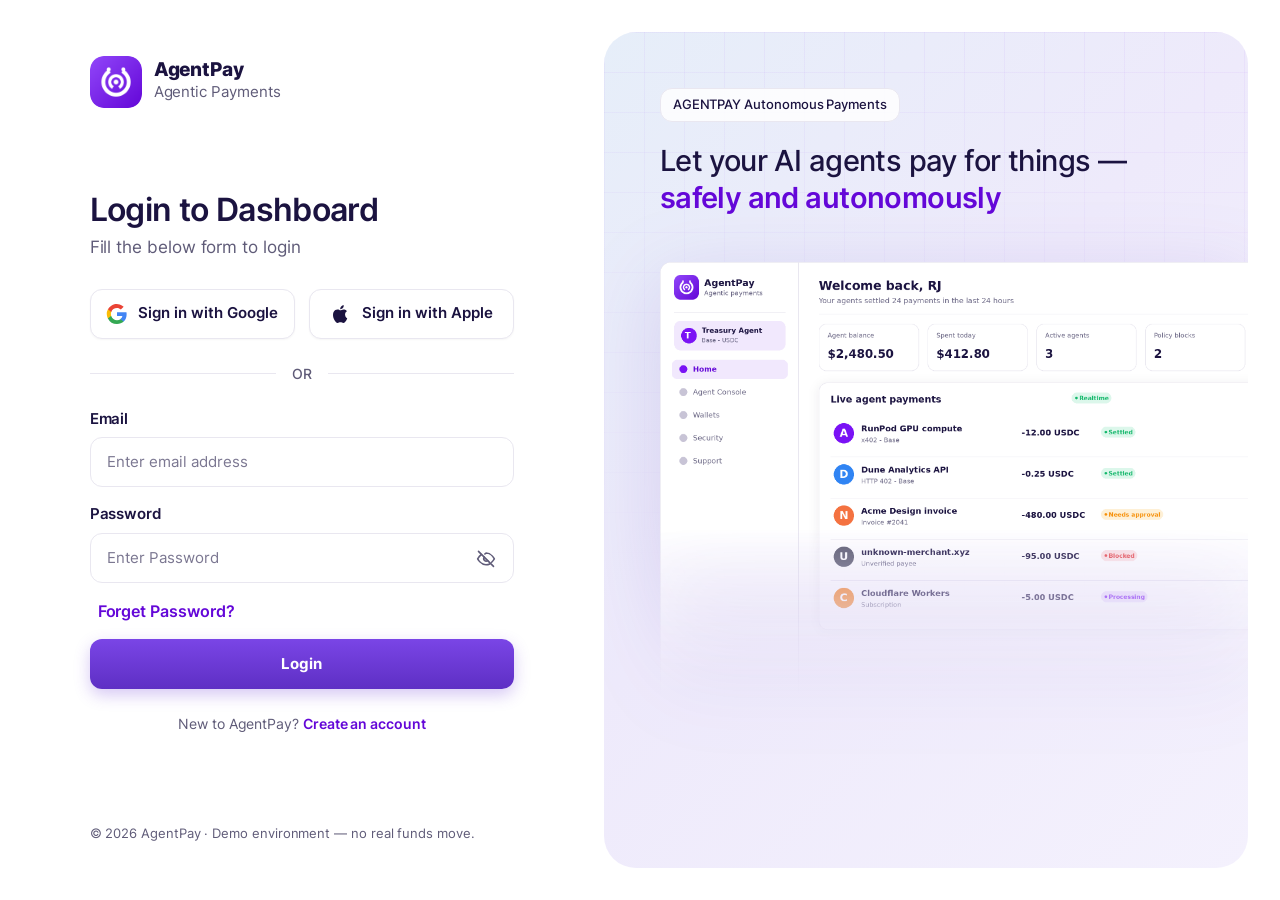
==== commit 1fbf52d2: "Update login.html" ====
--- a/login.html
+++ b/login.html
@@ -40,7 +40,7 @@
         </div>
         <div class="d-flex justify-content-between align-items-center my-3">
           <a href="#" data-bs-toggle="modal" data-bs-target="#forgotModal" class="ps-2" style="font-size:16px">Forget Password?</a>
-          <a href="#" id="demoFill" class="small">Use demo account</a>
+          <a href="#" id="demoFill" class="small"></a>
         </div>
         <button class="btn btn-grad btn-lg w-100" id="loginBtn" type="submit" style="border-radius:12px">Login</button>
       </form>
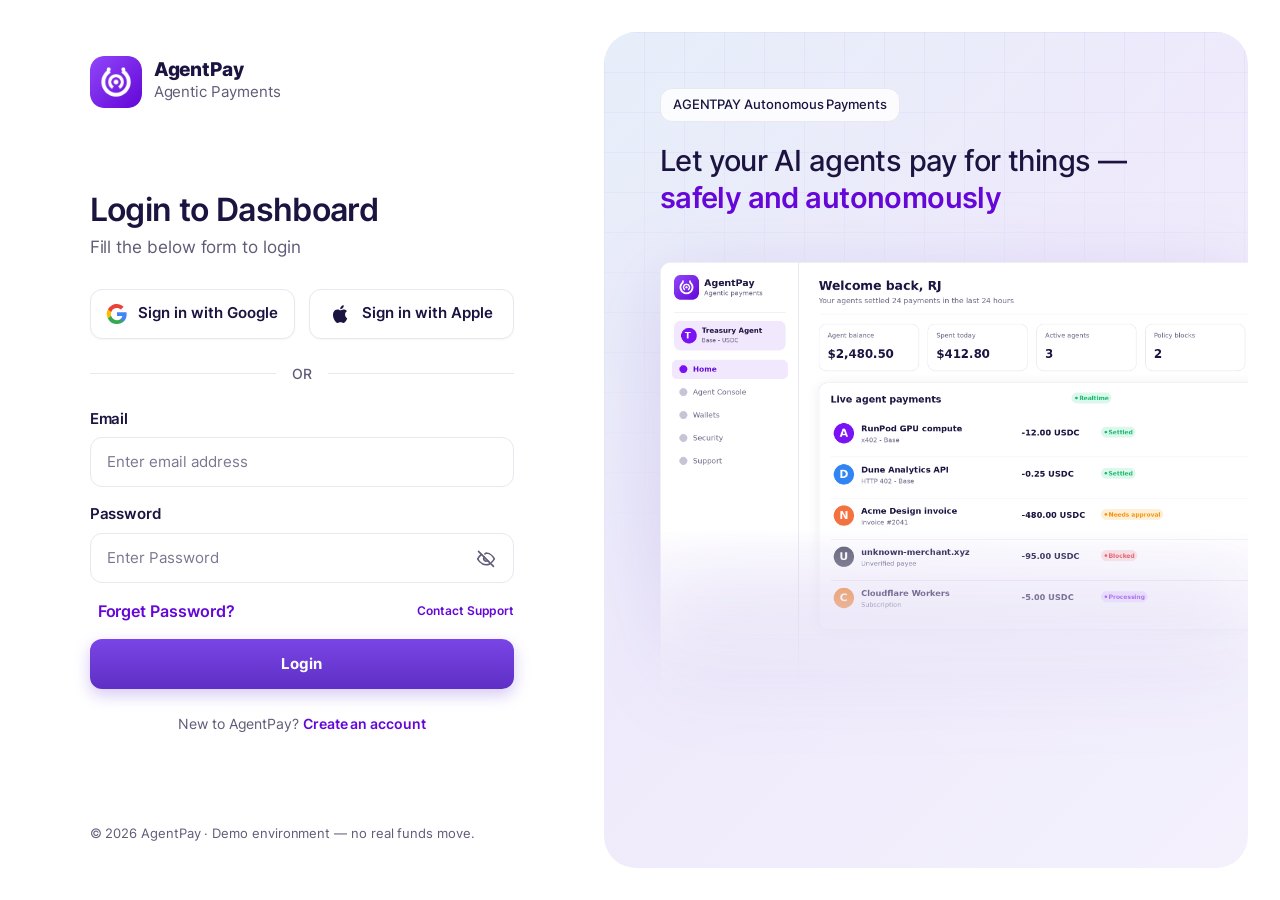
==== commit 475375dc: "Update login.html" ====
--- a/login.html
+++ b/login.html
@@ -40,7 +40,7 @@
         </div>
         <div class="d-flex justify-content-between align-items-center my-3">
           <a href="#" data-bs-toggle="modal" data-bs-target="#forgotModal" class="ps-2" style="font-size:16px">Forget Password?</a>
-          <a href="#" id="demoFill" class="small"></a>
+          <a href="#" id="demoFill" class="small">Contact Support</a>
         </div>
         <button class="btn btn-grad btn-lg w-100" id="loginBtn" type="submit" style="border-radius:12px">Login</button>
       </form>
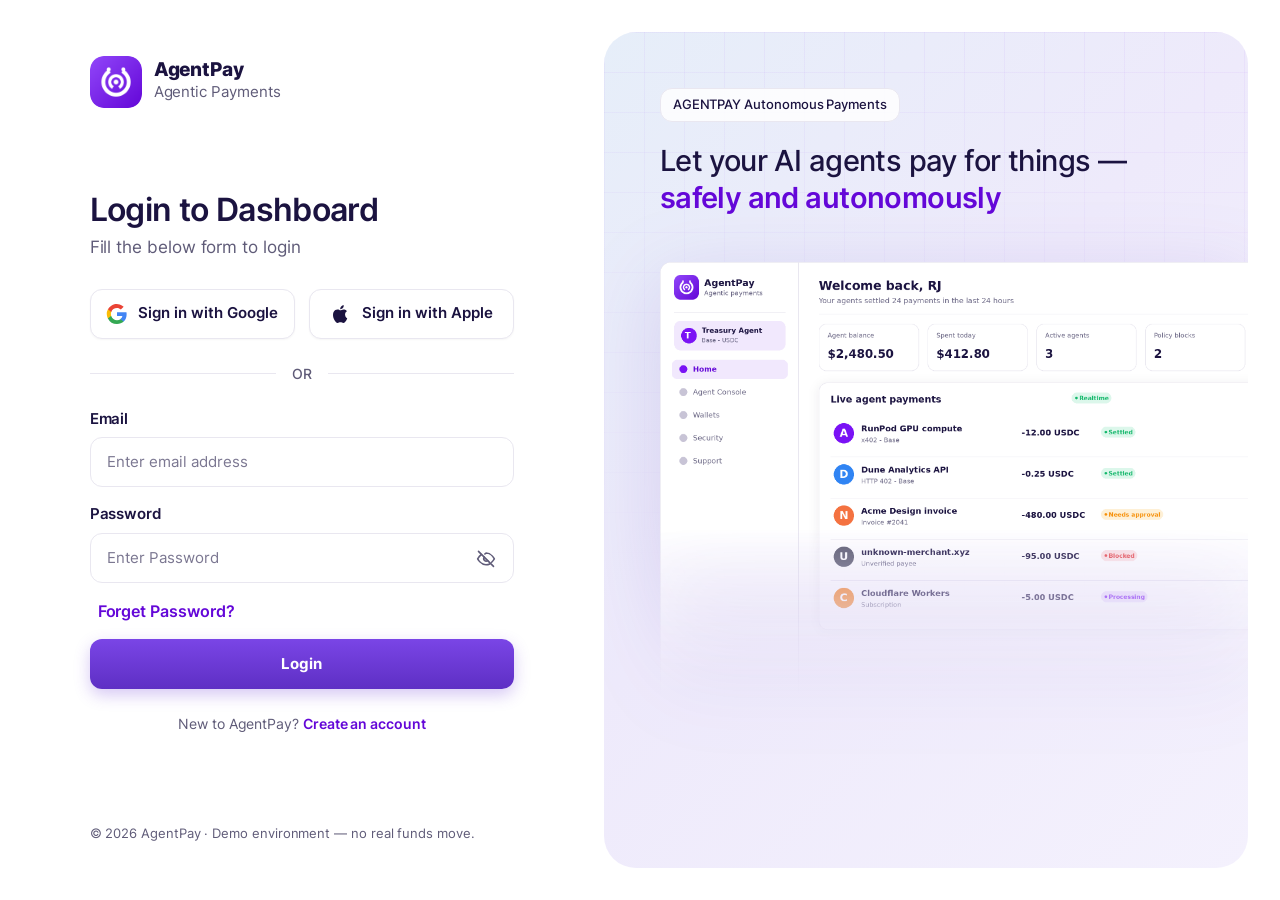
==== commit 9741f3b6: "Update login.html" ====
--- a/login.html
+++ b/login.html
@@ -40,7 +40,7 @@
         </div>
         <div class="d-flex justify-content-between align-items-center my-3">
           <a href="#" data-bs-toggle="modal" data-bs-target="#forgotModal" class="ps-2" style="font-size:16px">Forget Password?</a>
-          <a href="#" id="demoFill" class="small">Contact Support</a>
+          <a href="#" id="demoFill" class="small"></a>
         </div>
         <button class="btn btn-grad btn-lg w-100" id="loginBtn" type="submit" style="border-radius:12px">Login</button>
       </form>
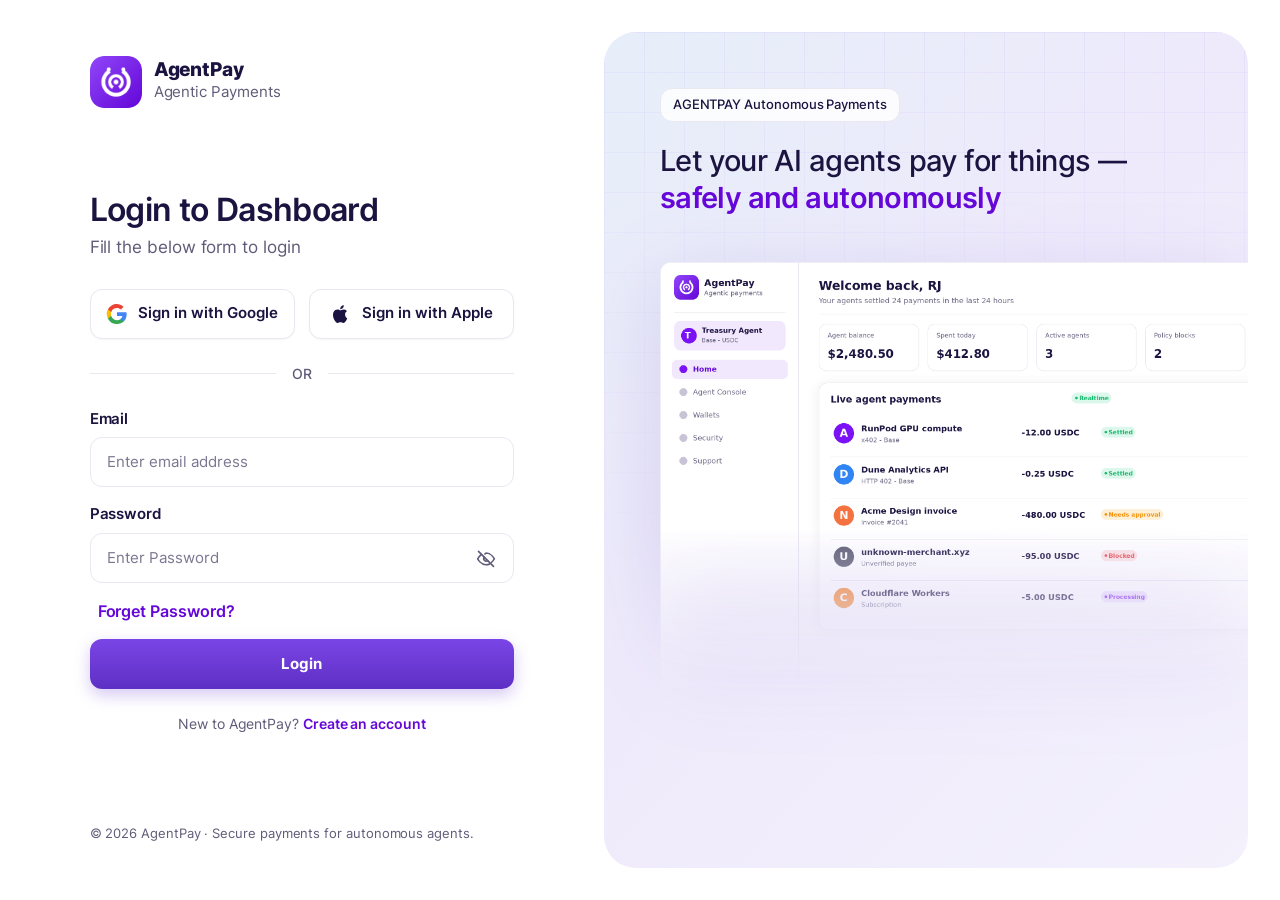
==== commit 65cca4fc: "Update login.html" ====
--- a/login.html
+++ b/login.html
@@ -46,7 +46,7 @@
       </form>
       <p class="mt-4 text-center muted">New to AgentPay? <a href="signup.html">Create an account</a></p>
     </div>
-    <div class="auth-foot">© 2026 AgentPay · Demo environment — no real funds move.</div>
+    <div class="auth-foot">© 2026 AgentPay · Secure payments for autonomous agents.</div>
   </section>
 
   <section class="auth-right">
